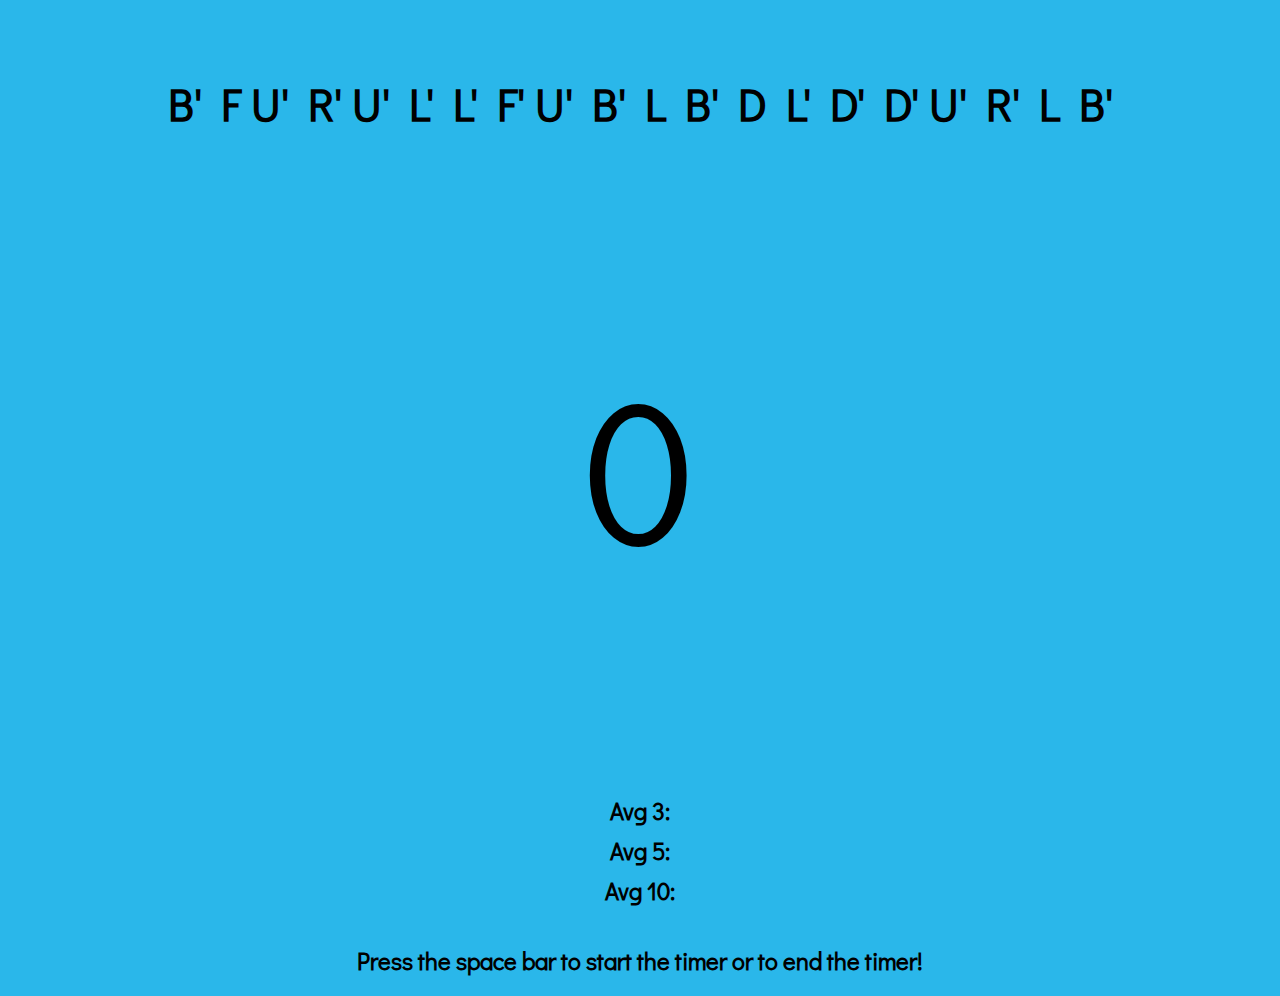
==== mtimer-index.html @ 885f1393 "New Index File Name" ====
<html>

	<head>
		<title>mTimer</title>
	   <link rel = "stylesheet" type = "text/css" href = "style.css"/>
	   <link href="https://fonts.googleapis.com/css?family=Didact+Gothic" rel="stylesheet">
	</head>

	<body>
		<center>
			<br>
			
			<h3 id = "scramble"></h3>
			<div class = "timer">
				<p id = "time">0</p>
			</div>

			<h2 id = "avg3" class = "stats"> Avg 3: </h2>
			<h2 id = "avg5" class = "stats"> Avg 5: </h2>
			<h2 id = "avg10" class = "stats"> Avg 10: </h2>

			<h2>Press the space bar to start the timer or to end the timer!</h2>

			<ul id = "listOfTimes"></ul>

		</center>
			<script src="functions.js"></script>
	</body>


</html>
---- style.css ----
.timer{
	  font-size: 200;
}
body{
	font-family: 'Didact Gothic', sans-serif;
	background-color: #2ab7ea;
}
h1{
	font-size: 70px;
}
h2{
	margin-top: 30px;
}
h3{
	font-size: 45px;
}	
.fullVersionButton{
	border-style: solid;
	border-color: black;
	height:50px ;
	width: 100px;
}
.stats{
	margin-top: 0;
	margin-bottom: 0;
	height: 40px;
}
.blank-space{
	display: block;
	margin: 50px; 
	
}
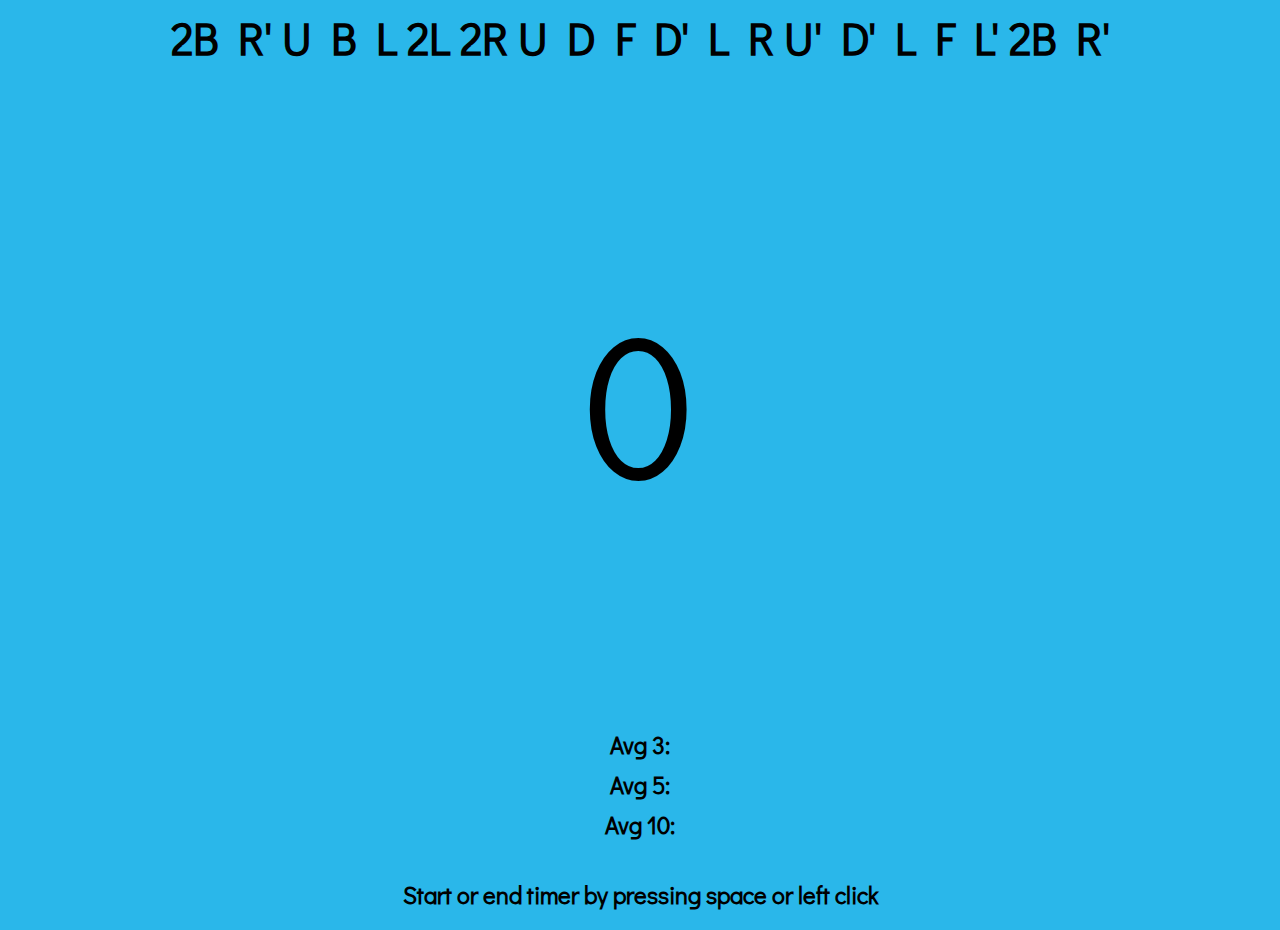
==== commit 32206266: "Update" ====
--- a/mtimer-index.html
+++ b/mtimer-index.html
@@ -7,24 +7,29 @@
 	</head>
 
 	<body>
-		<center>
-			<br>
-			
-			<h3 id = "scramble"></h3>
-			<div class = "timer">
-				<p id = "time">0</p>
-			</div>
+		
+			<a onclick="modifyTimer();">
+			<center>
+				
+				<h3 id = "scramble"></h3>
+				<div class = "timer">
+					<p id = "time">0</p>
+				</div>
 
-			<h2 id = "avg3" class = "stats"> Avg 3: </h2>
-			<h2 id = "avg5" class = "stats"> Avg 5: </h2>
-			<h2 id = "avg10" class = "stats"> Avg 10: </h2>
+				<h2 id = "avg3" class = "stats"> Avg 3: </h2>
+				<h2 id = "avg5" class = "stats"> Avg 5: </h2>
+				<h2 id = "avg10" class = "stats"> Avg 10: </h2>
 
-			<h2>Press the space bar to start the timer or to end the timer!</h2>
+				<h2>Start or end timer by pressing space or left click</h2>
 
-			<ul id = "listOfTimes"></ul>
+				<ul id = "listOfTimes"></ul>
 
-		</center>
-			<script src="functions.js"></script>
+			</center>
+
+				<script src="functions.js"></script>
+					</a>
+				
+		
 	</body>
 
 
--- a/style.css
+++ b/style.css
@@ -30,3 +30,8 @@
 	margin: 50px; 
 	
 }
+
+a:link { color: #000000; text-decoration: none}
+a:visited { color: #000000; text-decoration: none}
+a:hover { color: #000000; text-decoration: none}
+a:active { color: #000000; text-decoration: none}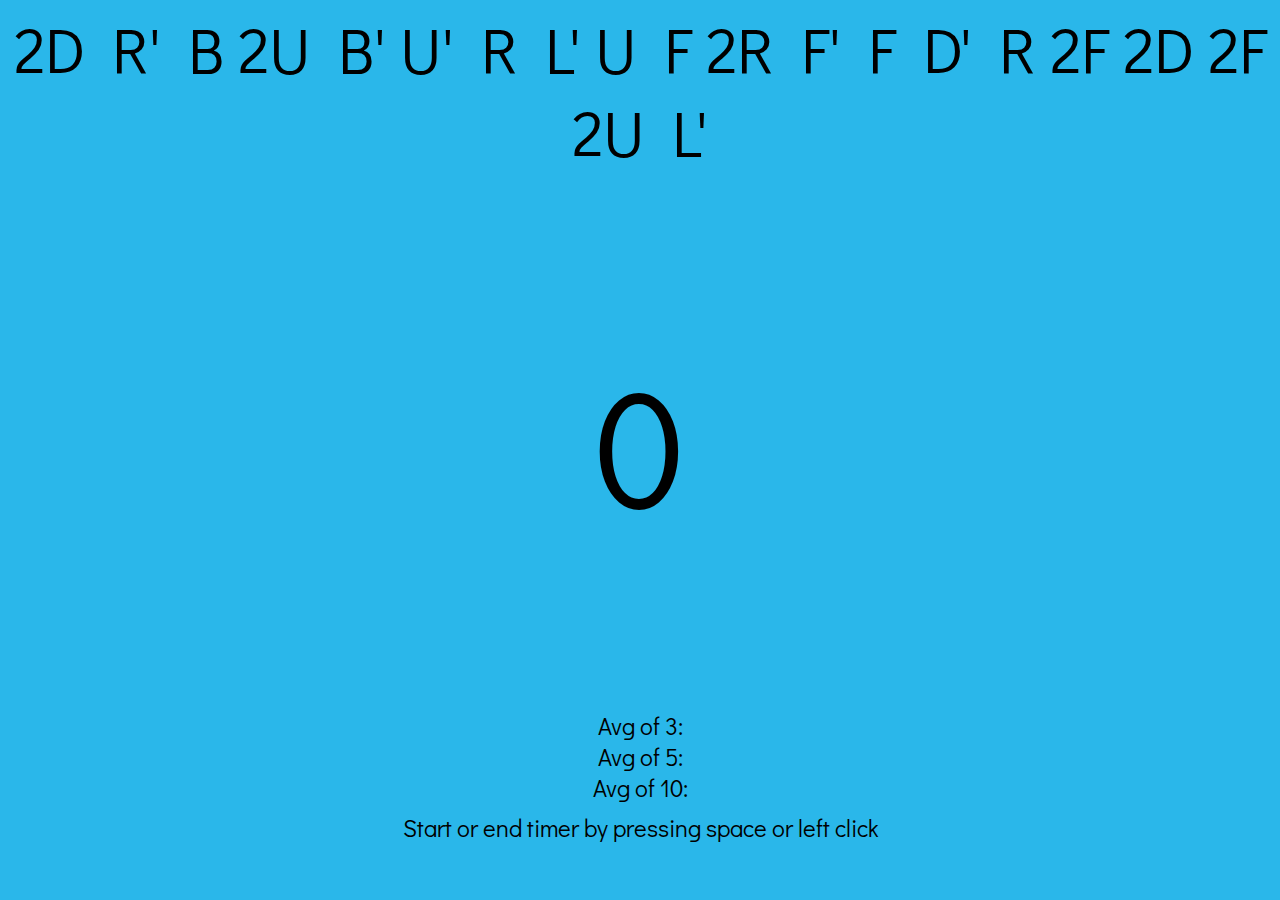
==== commit b764178a: "User Interface Changes" ====
--- a/mtimer-index.html
+++ b/mtimer-index.html
@@ -2,7 +2,7 @@
 
 	<head>
 		<title>mTimer</title>
-	   <link rel = "stylesheet" type = "text/css" href = "style.css"/>
+	   <link rel = "stylesheet" type = "text/css" href = "mtimer-style.css"/>
 	   <link href="https://fonts.googleapis.com/css?family=Didact+Gothic" rel="stylesheet">
 	</head>
 
@@ -11,14 +11,14 @@
 			<a onclick="modifyTimer();">
 			<center>
 				
-				<h3 id = "scramble"></h3>
+				<h1 id = "scramble"></h1>
 				<div class = "timer">
 					<p id = "time">0</p>
 				</div>
 
-				<h2 id = "avg3" class = "stats"> Avg 3: </h2>
-				<h2 id = "avg5" class = "stats"> Avg 5: </h2>
-				<h2 id = "avg10" class = "stats"> Avg 10: </h2>
+				<h2 id = "avg3" class = "stats"> Avg of 3: </h2>
+				<h2 id = "avg5" class = "stats"> Avg of 5: </h2>
+				<h2 id = "avg10" class = "stats"> Avg of 10: </h2>
 
 				<h2>Start or end timer by pressing space or left click</h2>
 
--- a/mtimer-style.css
+++ b/mtimer-style.css
@@ -0,0 +1,33 @@
+
+body{
+	font-family: 'Didact Gothic', sans-serif;
+	background-color: #2ab7ea;
+
+}
+h1{
+	font-size: 7vmin;
+	font-weight: normal;
+}
+h2{
+	margin-top: 1vmin;
+	font-weight: normal;
+}
+
+
+.timer{
+	  font-size: 18vmin;
+}
+
+.stats{
+	margin-top: 0;
+	margin-bottom: 0;
+	}
+.blank-space{
+	display: block;
+	margin: 50px; 
+}
+
+a:link { color: #000000; text-decoration: none}
+a:visited { color: #000000; text-decoration: none}
+a:hover { color: #000000; text-decoration: none}
+a:active { color: #000000; text-decoration: none}